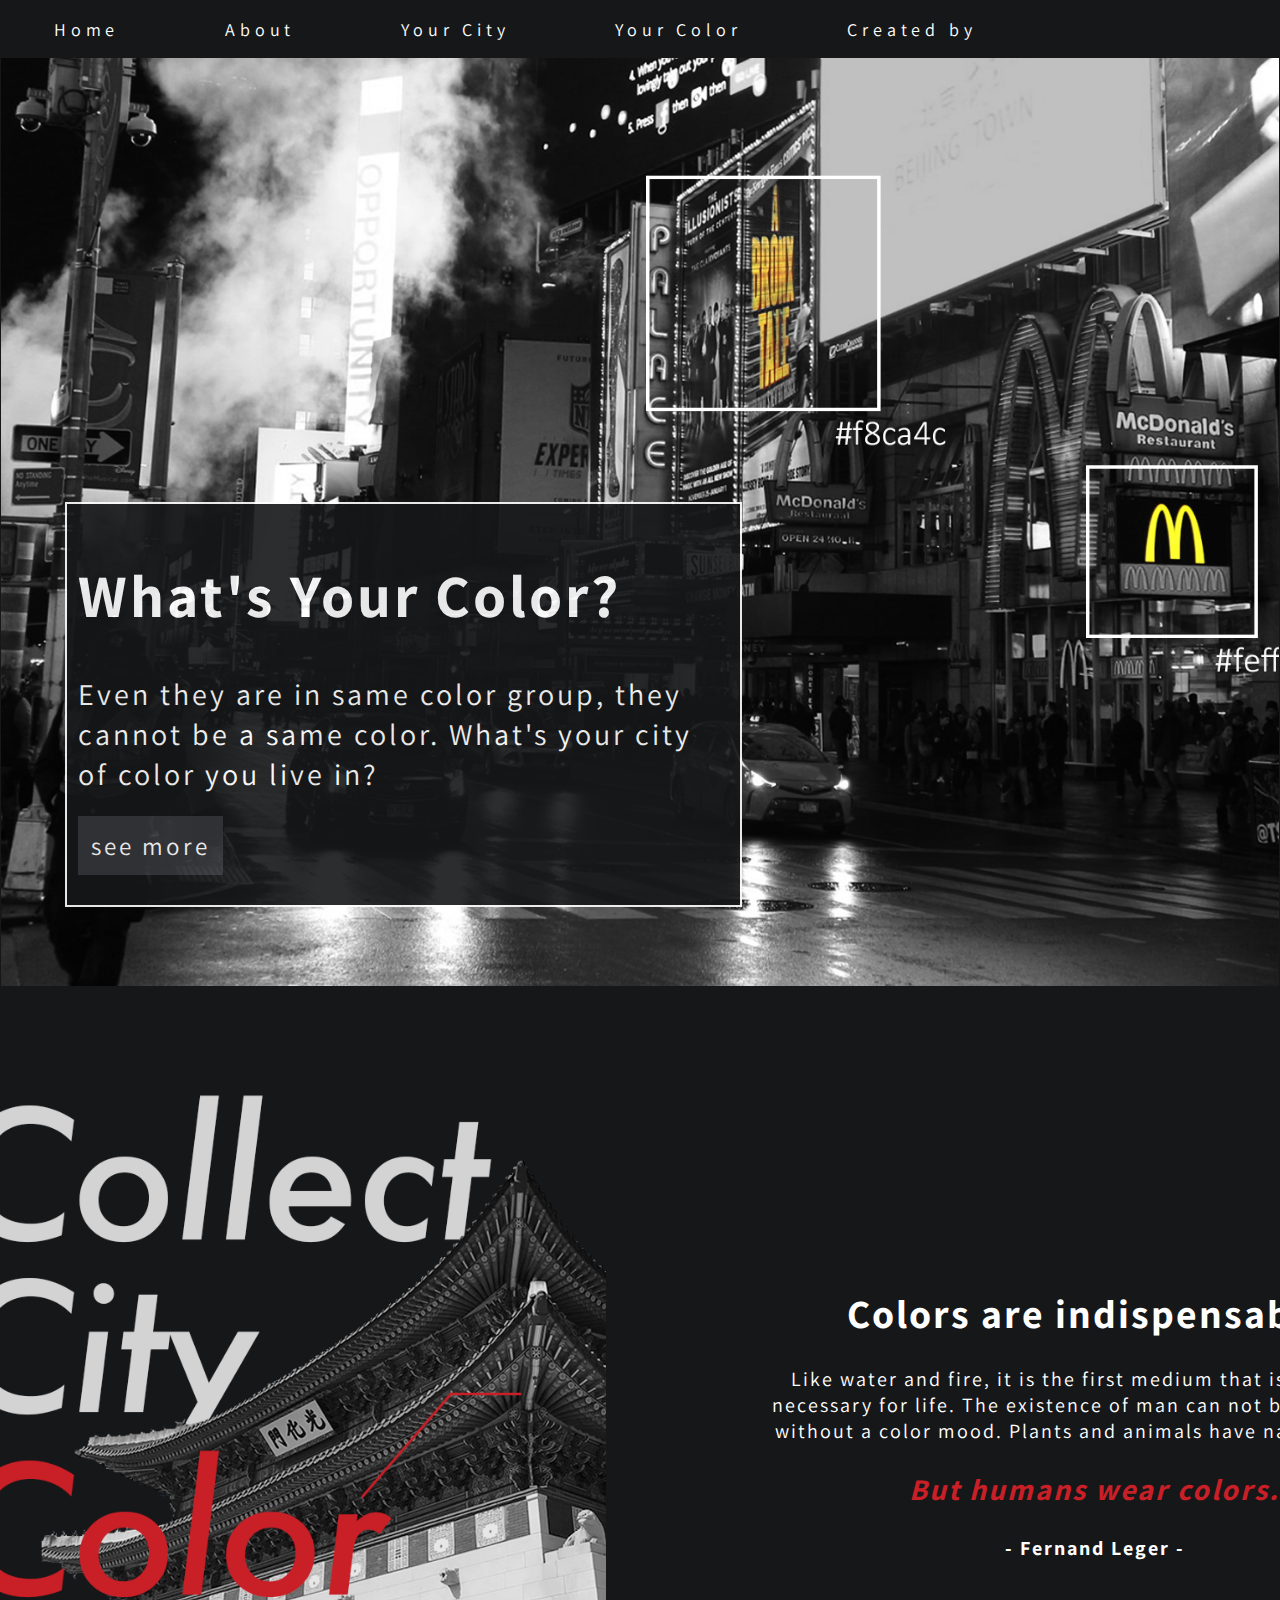
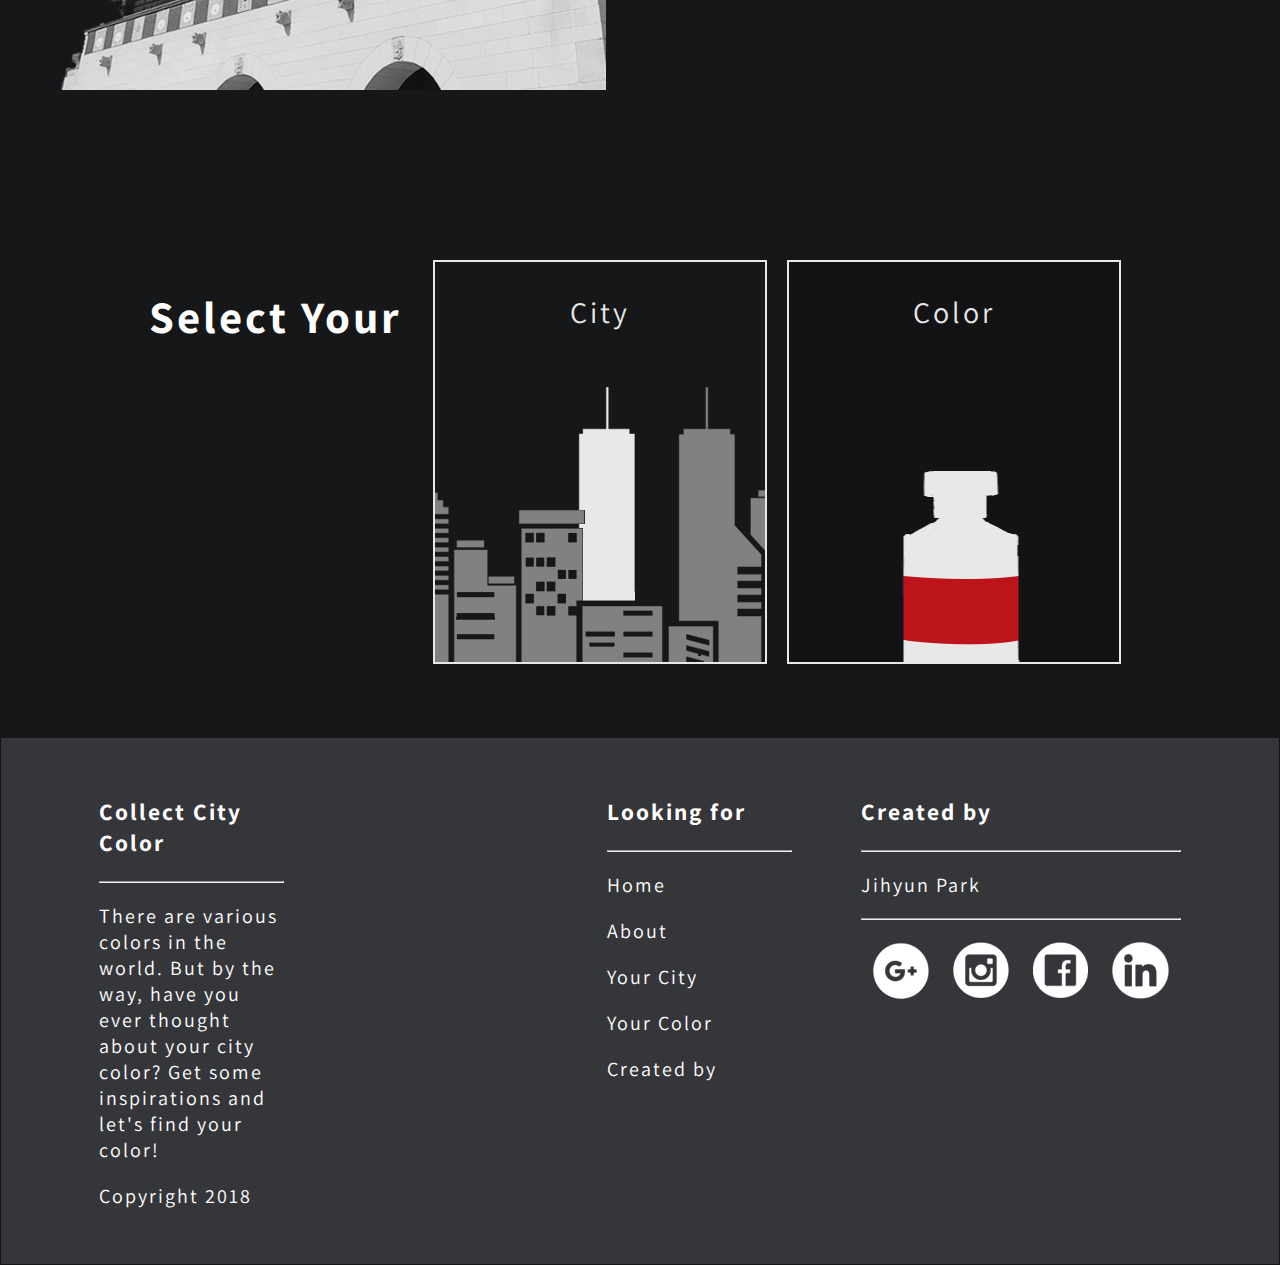
==== index.html @ 50c1611c "Add files via upload" ====
<!doctype html>
<html>
    <head>
        <link rel="stylesheet" type="text/css" href="css/style.css">
   <link href="https://fonts.googleapis.com/css?family=Assistant:300" rel="stylesheet">
        <meta name="viewport" content="width=device-width, initial-scale=1">
    </head>
    
    
    <body>
    <div class="big">
            <nav>
        <ul>
        <li><a href="index.html">Home</a></li>
        <li><a href="about.html">About</a></li>
        <li><a href="new.html">Your City</a></li>
        <li><a href="color.html">Your Color</a></li>
        <li><a href="contact.html">Created by</a></li>
        </ul>
        </nav>
        
    <div class="main">
    <div class="text">
    <h1>What's Your Color?</h1>
        <p>Even they are in same color group, they cannot be a same color. What's your city of color you live in?</p>
        <p><span class="button"><a href="about.html">see more</a></span></p>
    </div>
        </div>
 
    <div class="definition">
    <div class="def">
        <img src="img/collect.png">
        </div>    
        
    <div class="def"> 
    <div class="para">
        <h1>Colors are indispensable.</h1><p>Like water and fire, it is the first medium that is absolutely necessary for life. The existence of man can not be understood without a color mood. Plants and animals have natural colors.</p><h2>But humans wear colors.</h2>
<h4>- Fernand Leger -</h4>

        
        
        </div>
        </div>  
        </div>
        
        
        <div class="parent">
            <h2>Select Your</h2>
        <div class="mini image">
             <div class="texts"><a href="new.html"> City</a></div>
                
            </div>  
            
        <div class="mini color">
             <div class="texts"><a href="color.html">Color</a></div>
            </div>  
        </div>
        </div>
        
        
        
        <div class="bottom">
         <div class="home">
            <h3>Collect City Color</h3>
            <hr>
            <p>There are various colors in the world. But by the way, have you ever thought about your city color? Get some inspirations and let's find your color!  </p>
             <p>Copyright 2018</p>
            </div>
            
            <div class="home">
            <p></p>
            </div>
            
            <div class="home">
            <h3>Looking for</h3>
            <hr>
            <p><a href="index.html">Home</a></p>
            <p><a href="about.html">About</a></p>
            <p><a href="new.html">Your City</a></p><p><a href="color.html">Your Color</a></p>
            <p><a href="contact.html">Created by</a></p>
            </div>
            
            <div class="home">
            <h3>Created by</h3>
            <hr>
            <p>Jihyun Park</p>
            <hr>
             <div class="social">
                 <div class="icon"><a href="mailto:wlgus86022@gmail.com">
                 <img src="img/google.png"></a></div>
                 
                 <div class="icon"><a href="https://www.instagram.com/jiddoe">
                 <img src="img/ig.png"></a></div>
                 
                 <div class="icon"><a href="https://www.facebook.com/100009055423176">
                 <img src="img/fb.png"></a></div>
                 
                 <div class="icon"><a href="#">
                 <img src="img/in.png"></a></div>
                 
                </div>
            
                
            
            </div>
            
        </div>
    
        
    </body>

</html>
---- css/style.css ----
body{
    font-family: 'Assistant', sans-serif;
    background-color: #161719;
    margin: 1px;
    font-weight: normal;
    min-width: 560px;
}




ul {
    list-style-type: none;
    margin: 0;
    padding: 0;
    overflow: hidden;
    background-color: #161719;
     letter-spacing: 0.3em;
}


li {
    float: left;
}

li a {
    display: block;
    color: white;
    text-align: center;
    margin: 3px;
    padding: 14px 50px;
    font-size:18px;
    text-decoration: none;
}
li a:hover {
    background-color: #35363a;}


.main{
  background-image: url("../img/color.png");
    background-repeat: no-repeat;
    background-size: cover;
    background-position: center;
    height: 800px;
    padding:5%;
    color: white;

}


.text{
    font-size: 30px;
    text-align: left;
    background-color: #161719;opacity :0.9;
    border: 2px solid white;
    font-weight: normal;  
    letter-spacing: 0.1em;
    min-height: 150px;
    max-width: 650px;
    padding:1%;
    margin-top: 380px;
}


.button{
    color: white;
    background-color:#35363a ; 
    padding: 2%;
    color:black;
    font-size: 25px;
}

.button a:link 
{ color: white; text-decoration: none;}
 .button a:visited 
{ color: white; text-decoration: none;}
 .button a:hover 
{ color: white; text-decoration: underline;}


.definition{
     display: flex;
    justify-content:center;
    text-align: center;
    padding-left: 5%;
    padding-right: 5%;
    height: 800px;
}

.definition img{
   width: 700px;
}

.def{
    flex: 1;
    padding:3%;
}

.para{
    min-width: 700px;
    color: white;
    letter-spacing: 0.1em;
    text-decoration: none;
    text-align: center;
    font-size: 20px;
    font-weight: normal;
    padding: 240px 10%
}

.para h2{
    color: #c91f27;
    font-size: 30px;
    text-align: center;
    font-style: italic;
}




.parent{
    display: flex;
    justify-content:center;
    text-align: center;
    font-size: 30px;
    padding: 5% 5%;
    margin:0% 5%;
    letter-spacing: 0.1em;
    color: white;
}

.parent h2{
    margin-right: 2%;
}

.mini{
    width: 330px;
    height: 400px;
    background: #161719; 
    -webkit-transition: width 2s;
    transition: width 2s;
    margin: 1%;
    font-size: 30px;
    border: 2px solid white;    
}

.mini:hover {
  width: 1100px;
}

.image{
     background-image:url(../img/cityillust.png);
     background-repeat: no-repeat;
     background-position: center;
     opacity: 0.9
}

.color{
     background-image:url(../img/tubes.png);
     background-repeat: no-repeat;
     background-position: center;
     opacity: 0.9
    
}
 .mini a:link 
{ color:white; text-decoration: none;}

.mini a:visited 
{ color: white; text-decoration: none;}

 .mini a:hover 
{ color: white; text-decoration: underline;}

.texts{
    padding-top: 30px;
}



.bottom{
    background-color: #35363a;
    color: white;
    display: flex;
    justify-content: space-around;
    padding:0% 5%;
    font-size: 20px;
    letter-spacing: 0.1em;
}
.home{
    flex: 1;
    text-align: left;
    margin: 3%;
  
}


 .home a:link 
{ color: white; text-decoration: none;
}

 .home a:visited {
     color: white; 
     text-decoration: none;
}
 .home a:hover 
{ color: #161719;}

.social{
    display: flex;
    justify-content: space-around;
}
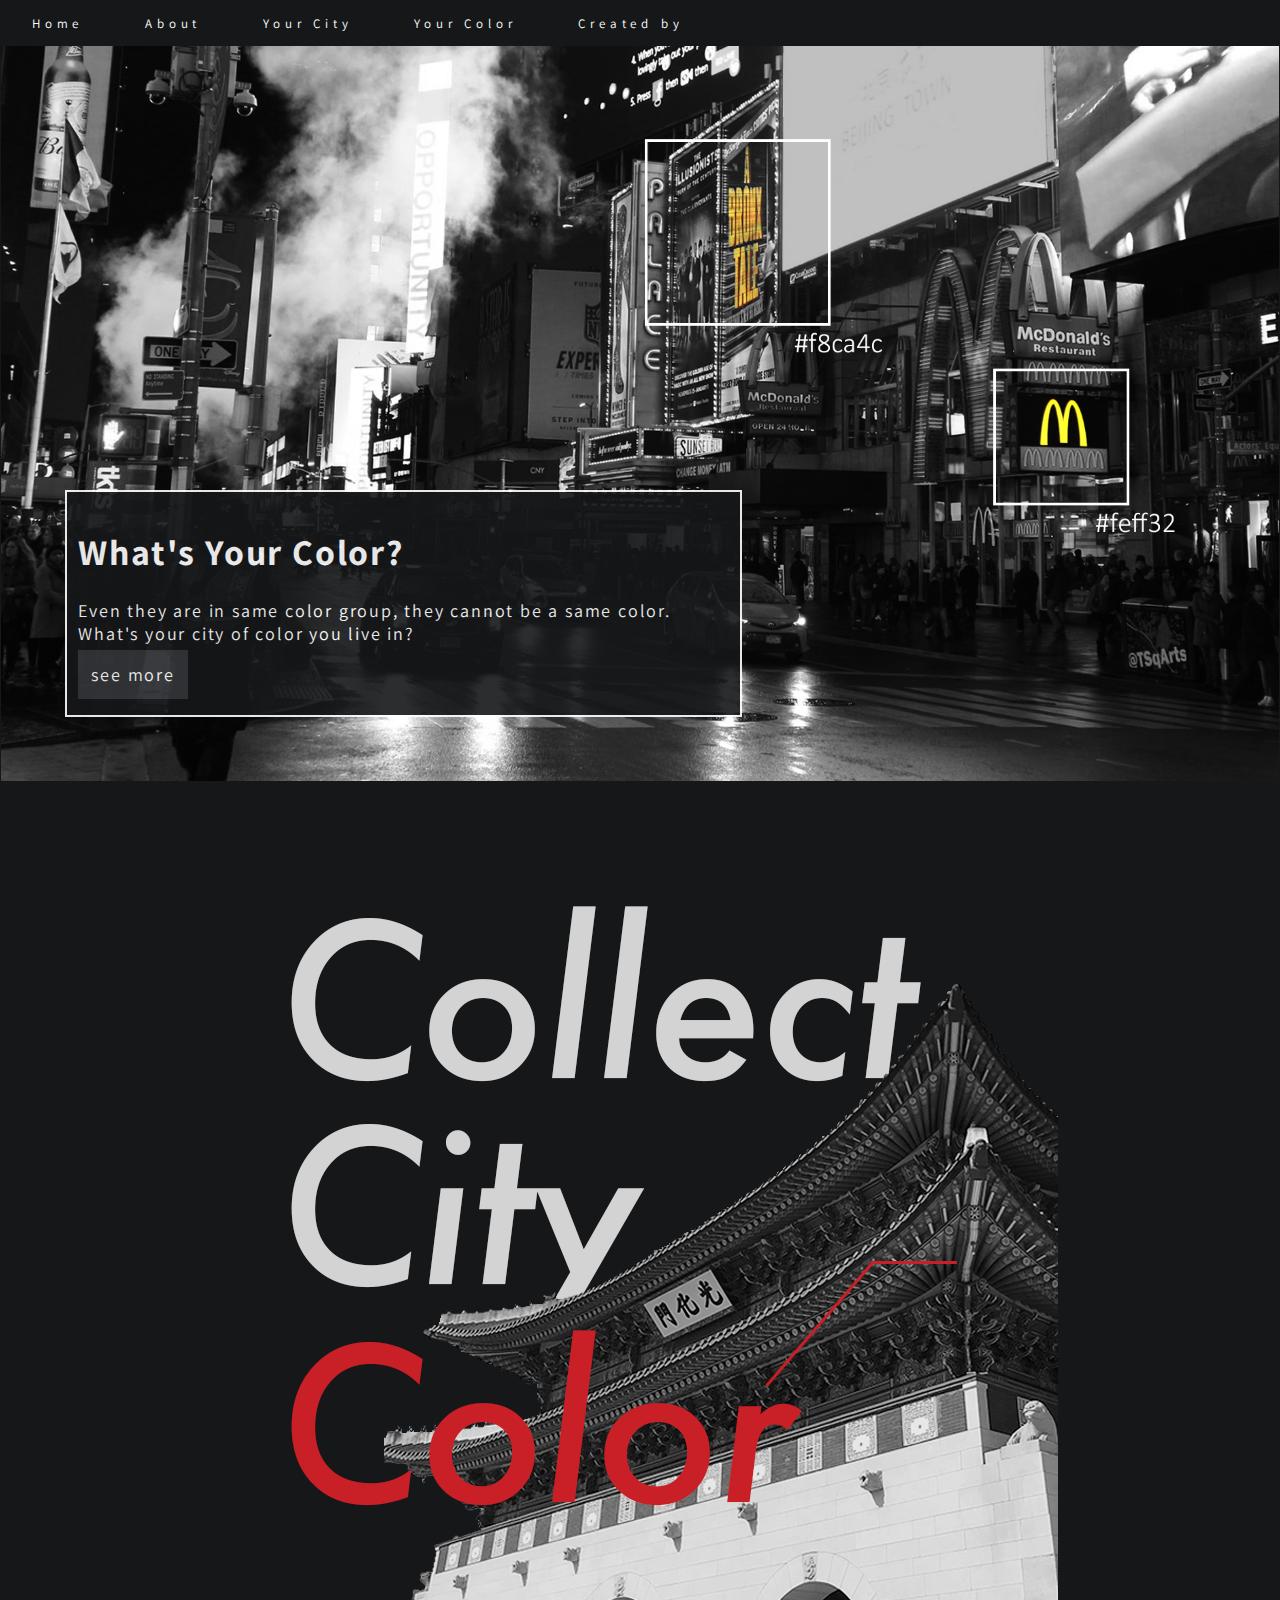
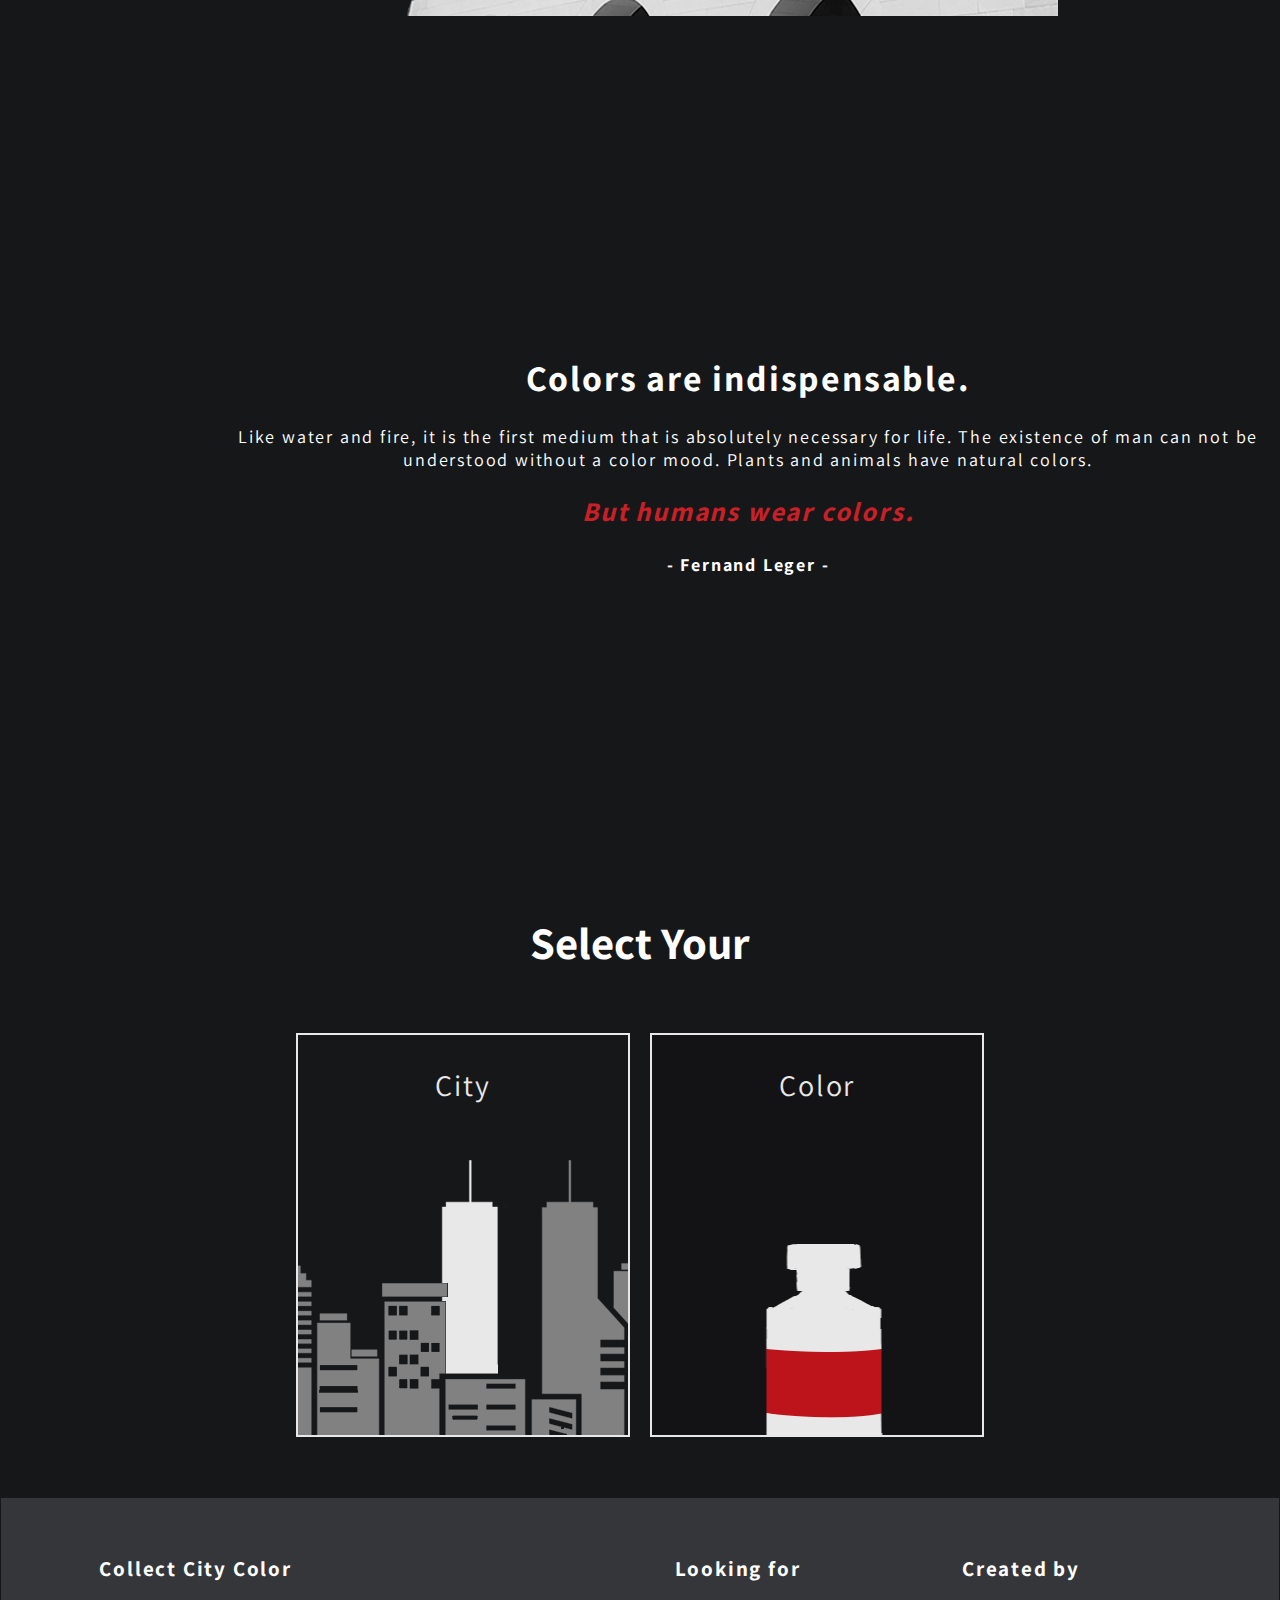
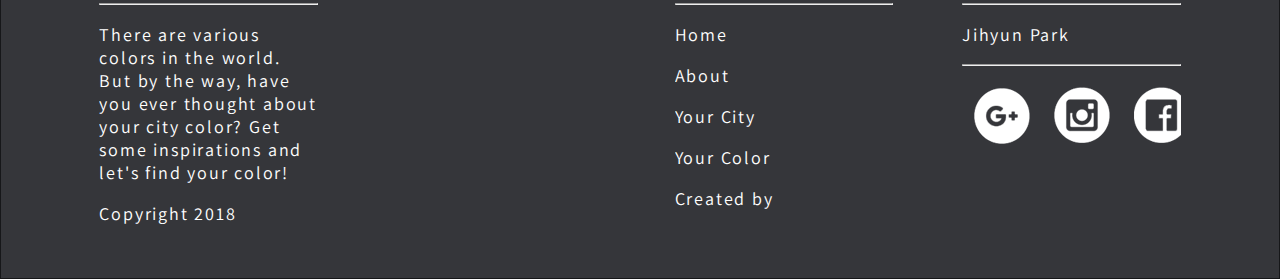
==== commit fcd04e7c: "Add files via upload" ====
--- a/index.html
+++ b/index.html
@@ -27,25 +27,24 @@
     </div>
         </div>
  
-    <div class="definition">
-    <div class="def">
-        <img src="img/collect.png">
+    <div class="flex-grid">
+    <div class="col">
+        <img src="img/collect.png" class="img">
         </div>    
         
-    <div class="def"> 
+    <div class="col"> 
     <div class="para">
         <h1>Colors are indispensable.</h1><p>Like water and fire, it is the first medium that is absolutely necessary for life. The existence of man can not be understood without a color mood. Plants and animals have natural colors.</p><h2>But humans wear colors.</h2>
-<h4>- Fernand Leger -</h4>
-
-        
-        
+<h4>- Fernand Leger -</h4>        
         </div>
         </div>  
         </div>
         
         
+        <div class="select"><h2>Select Your</h2></div>
+        
         <div class="parent">
-            <h2>Select Your</h2>
+            
         <div class="mini image">
              <div class="texts"><a href="new.html"> City</a></div>
                 
--- a/css/style.css
+++ b/css/style.css
@@ -3,10 +3,16 @@
     background-color: #161719;
     margin: 1px;
     font-weight: normal;
-    min-width: 560px;
-}
-
-
+    max-width: 100%;
+      
+}
+
+@media only screen and (max-width:500px) {
+  /* For mobile phones: */
+  .big .bottom
+    {width: 100%;}
+    
+  }
 
 
 ul {
@@ -16,6 +22,7 @@
     overflow: hidden;
     background-color: #161719;
      letter-spacing: 0.3em;
+    max-width: 100%;
 }
 
 
@@ -28,9 +35,10 @@
     color: white;
     text-align: center;
     margin: 3px;
-    padding: 14px 50px;
-    font-size:18px;
+    padding: 11px 28px;
+    font-size:13px;
     text-decoration: none;
+      max-width: 100%;
 }
 li a:hover {
     background-color: #35363a;}
@@ -38,25 +46,40 @@
 
 .main{
   background-image: url("../img/color.png");
+    max-width: 100%;
+    height: auto;
     background-repeat: no-repeat;
     background-size: cover;
     background-position: center;
-    height: 800px;
     padding:5%;
     color: white;
 
 }
 
+@media only screen and (max-width:500px){    
+    .main {
+        height: 600px; 
+        background-image: url(../img/colormobile.png);}
+    .text{
+        margin-top: 25%;
+        background-color: #161719;opacity :0.9;
+        border: 2px solid white;
+        font-weight: normal;  
+        letter-spacing: 0.1em;
+    }
+}
+
 
 .text{
-    font-size: 30px;
+    font-size: 2vh;
     text-align: left;
     background-color: #161719;opacity :0.9;
     border: 2px solid white;
     font-weight: normal;  
     letter-spacing: 0.1em;
-    min-height: 150px;
-    max-width: 650px;
+    min-height: 100px;
+    width: 650px;
+    max-width: 100%;
     padding:1%;
     margin-top: 380px;
 }
@@ -67,7 +90,7 @@
     background-color:#35363a ; 
     padding: 2%;
     color:black;
-    font-size: 25px;
+    font-size: 2vh;
 }
 
 .button a:link 
@@ -78,59 +101,83 @@
 { color: white; text-decoration: underline;}
 
 
-.definition{
+.flex-grid{
      display: flex;
-    justify-content:center;
+    justify-content:space-around;
     text-align: center;
     padding-left: 5%;
     padding-right: 5%;
-    height: 800px;
+    flex-flow: row; 
+  flex-wrap: wrap;
+
 }
 
 .definition img{
-   width: 700px;
-}
-
-.def{
-    flex: 1;
+   width: auto;
+}
+
+.flex-grid .col{
+    flex:1;
     padding:3%;
 }
 
 .para{
-    min-width: 700px;
     color: white;
     letter-spacing: 0.1em;
     text-decoration: none;
     text-align: center;
-    font-size: 20px;
+    font-size: 2vh;
     font-weight: normal;
-    padding: 240px 10%
-}
+    padding: 240px 10%;
+    height: auto;
+    width: 100%;
+}
+@media only screen and (max-width:500px) {
+  /* For mobile phones: */
+  .flex-grid 
+    { display: block; margin: 20% 0%}
+    .col{ width: 100%; margin: 0 0 1px 0; padding:0; }
+    .para{ padding: 0; text-align: left;
+    }
+    .img{
+        width: 400px;
+        height: auto;
+    }
+  }
+
 
 .para h2{
     color: #c91f27;
-    font-size: 30px;
     text-align: center;
     font-style: italic;
-}
-
-
-
+    width: 100%;
+}
+
+
+
+
+.select h2{
+    margin-right: 2%;
+    font-size: 5vh;
+    margin:0% 5%;
+    padding-top: 3%;
+    text-align: center;
+    color: white;
+    
+}
 
 .parent{
     display: flex;
     justify-content:center;
     text-align: center;
-    font-size: 30px;
-    padding: 5% 5%;
-    margin:0% 5%;
-    letter-spacing: 0.1em;
-    color: white;
-}
-
-.parent h2{
-    margin-right: 2%;
-}
+    font-size: 2vh;
+    padding: 3% 5%;
+    margin:1% 5%;
+    letter-spacing: 0.1em;
+    color: white;
+}
+
+
 
 .mini{
     width: 330px;
@@ -147,6 +194,18 @@
   width: 1100px;
 }
 
+
+@media only screen and (max-width:400px){    
+    .mini {
+        max-width: 500px; 
+        flex: 1;
+        margin-bottom: 30%;
+    }
+    .select h2{ padding-top: 10%; text-align: left;
+        
+    }
+}
+
 .image{
      background-image:url(../img/cityillust.png);
      background-repeat: no-repeat;
@@ -180,17 +239,32 @@
     background-color: #35363a;
     color: white;
     display: flex;
+    
     justify-content: space-around;
     padding:0% 5%;
-    font-size: 20px;
-    letter-spacing: 0.1em;
+    font-size: 2vh;
+    letter-spacing: 0.1em;
+   
 }
 .home{
     flex: 1;
     text-align: left;
     margin: 3%;
+     max-width: 100%;
+    height: auto;
+        overflow: hidden;
+
   
 }
+
+
+@media only screen and (max-width:500px) {
+  /* For mobile phones: */
+  .bottom
+    { display: block; margin: 20% 0%}
+    .home{ width: 100%; margin: 0 0 1px 0; padding:0; }
+    
+    }
 
 
  .home a:link 
@@ -207,5 +281,6 @@
 .social{
     display: flex;
     justify-content: space-around;
-}
-
+ 
+}
+
